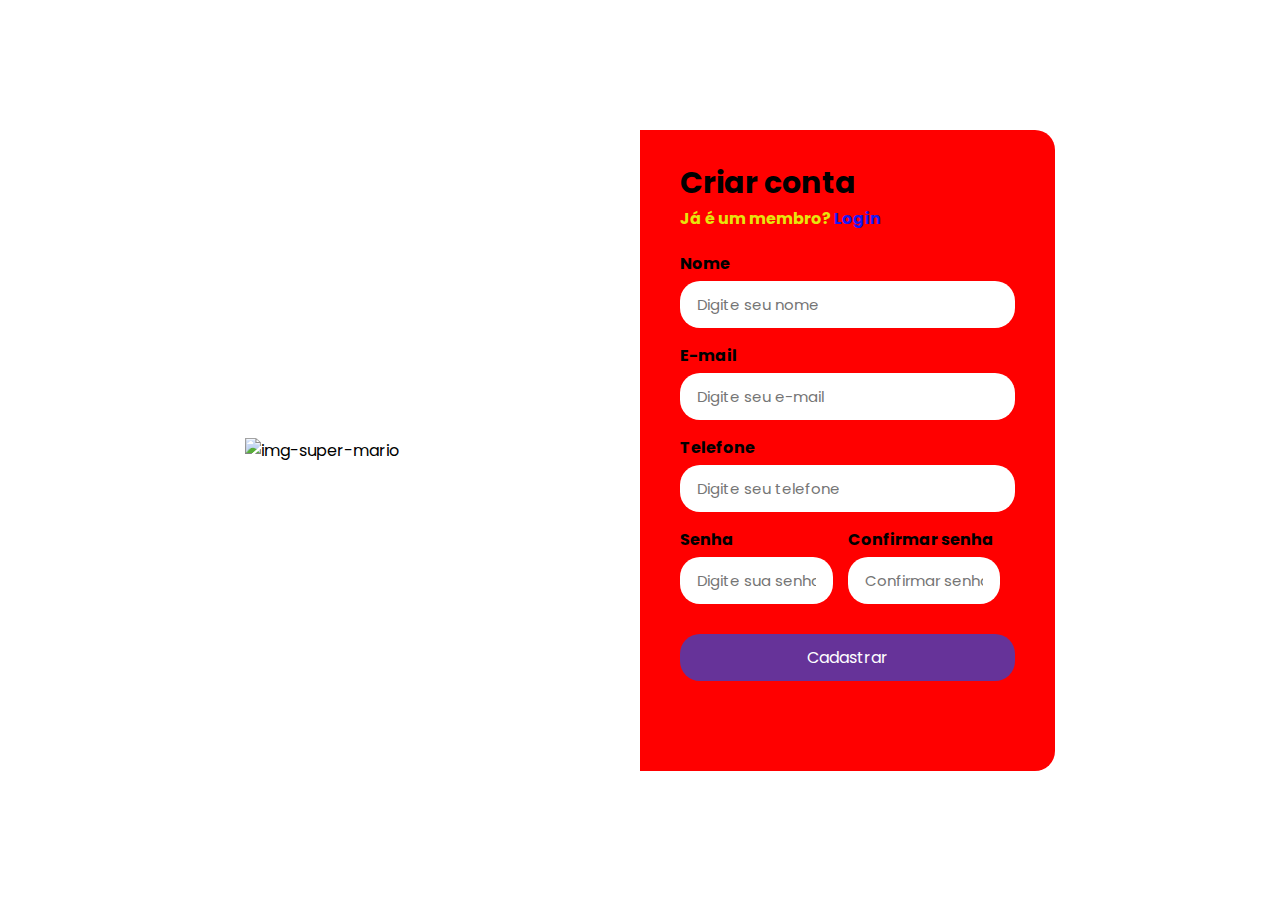
==== index.html @ 5f6fdff9 "alter name document html and css" ====
<!DOCTYPE html>
<html lang="pt.br">

<head>
    <meta charset="UTF-8">
    <meta http-equiv="X-UA-Compatible" content="IE=edge">
    <meta name="viewport" content="width=device-width, initial-scale=1.0">
    <title>Formulário para cadastro</title>
    <link rel="stylesheet" href="styles.css">

</head>

<body>
    <div class="box">
        <div class="logo-mario">
            <img src="img/logo.png" width="200" alt="img-super-mario">
        </div>
        
        <strong>
            <div class="formulario">
                <h2>Criar conta</h2>
                <p>Já é um membro? <a href="https://www.google.com.br/"> Login </a></p>
                <form action="processar_formulario.php" method="post" </label>

                    <div class="input-group">
                        <label for="nome">Nome</label>
                        <input type=text id="nome" nome="nome" placeholder="Digite seu nome" required>
                    </div>

                    <div class="input-group">
                        <label for="E-mail">E-mail</label>
                        <input type=text id="e-mail" nome="e-mail" placeholder="Digite seu e-mail" required>
                    </div>

                    <div class="input-group">
                        <label for="Documento">Telefone</label>
                        <input type=text id="telefone" nome="telefone" placeholder="Digite seu telefone" required>
                    </div>

                    <div class="input-group w34">
                        <label for="senha">Senha</label>
                        <input type=password id="senha" nome="senha" placeholder="Digite sua senha" required>
                    </div>

                    <div class="input-group w34">
                        <label for="confirmarsenha">Confirmar senha</label>
                        <input type=password id="confirmarsenha" nome="confirmarsenha" placeholder="Confirmar senha"
                            required>
                    </div>
        </strong>
        <div class="input-group">
            <button>Cadastrar</button>
        </div>
        <img src="img/mario.png" width="200" alt="">
    </div>

    </form>

   

    </div>

</body>


</html>
---- styles.css ----
@import url('https://fonts.googleapis.com/css2?family=Anton&family=Inconsolata&family=Poppins:wght@300;400;500&display=swap');
* {
  padding: 0;
  margin: 0;
  box-sizing: border-box;
  font-family: 'Anton', sans-serif;
  font-family: 'Inconsolata', monospace;
  font-family: 'Poppins', sans-serif;
}

body {
  background-image: url("img/wallhaven-9dryjx_3840x3072.png");
  background-position: center;
  background-repeat: no-repeat;
  background-size: cover;
  display: flex;
  align-items: center;
  justify-content: center;
  padding: 20px;
  min-height: 100vh;
}

.w34 {
  width: 50%;
  float: left;
  padding-right: 15px;
}

.box {
  display: flex;
  width: 830px;
}

.logo-mario {
  width: 50%;
  display: flex;
  align-items: center;
  padding: 20px;
  border-radius: 20px 0 0 20px;
}

.logo-mario img{
   width: 100%;
}

.formulario {
  background-color: red;
  backdrop-filter: blur(40px);
  padding: 30px 40px;
  width: 50%;
  border-radius: 0 20px 20px 0;
}

.formulario h2 {
  font-size: 30px;
}

.formulario p {
  font-weight: bold;
  color: rgb(231, 228, 13);
}

.formulario p a {
  color: rgb(24, 24, 243);
  text-decoration: none;
}

.formulario form {
  margin: 20px 0;
}

form .input-group {
  margin-bottom: 15px;
}

form .input-group label {
  color: black;
  font-weight: bold;
  display: block;
  margin-bottom: 5px;
}

form .input-group input {
  width: 100%;
  height: 47px;
  background-color: rgb(red, green, blue);
  border-radius: 20px;
  outline: none;
  border: 2px solid transparent;
  padding: 15px;
  font-size: 15px;
  color: #616161;
  transition: all 0.4s ease;
}

form .input-group input:focus {
  border-color: rgb(162, 0, 255);
}

form .input-group button {
  width: 100%;
  height: 47px;
  background: rebeccapurple;
  border-radius: 20px;
  outline: none;
  border: none;
  margin-top: 15px;
  color: white;
  cursor: pointer;
  font-size: 16px;
}
/*Essa é a parte que deixa o site responsivo*/
@media (max-width:930) {
  .logo-mario{
    display: none;
  }
  .box {
    width: 700px;
  }
  .formulario {
    width: 100%;
    border-radius: 20px; 
  }
}
@media (max-width:500%) {
  .w34{
    width: 100%;
    padding: 0;
  }
}
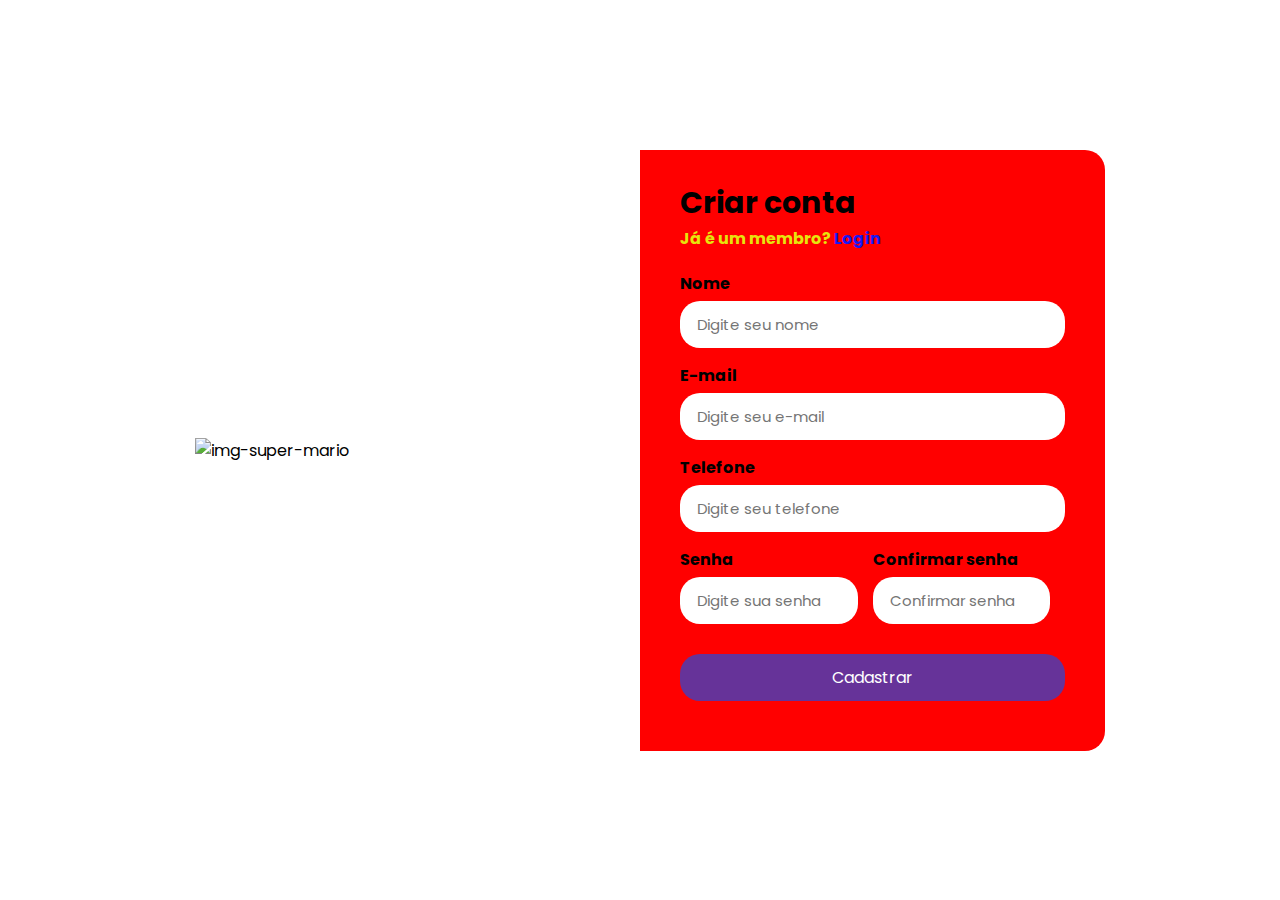
==== commit ea0e365f: "modify" ====
--- a/index.html
+++ b/index.html
@@ -13,9 +13,9 @@
 <body>
     <div class="box">
         <div class="logo-mario">
-            <img src="img/logo.png" width="200" alt="img-super-mario">
+            <img src="img/mario.png" alt="img-super-mario">
         </div>
-        
+
         <strong>
             <div class="formulario">
                 <h2>Criar conta</h2>
@@ -51,16 +51,9 @@
         <div class="input-group">
             <button>Cadastrar</button>
         </div>
-        <img src="img/mario.png" width="200" alt="">
     </div>
-
     </form>
-
-   
-
     </div>
-
 </body>
 
-
 </html>--- a/styles.css
+++ b/styles.css
@@ -1,4 +1,5 @@
 @import url('https://fonts.googleapis.com/css2?family=Anton&family=Inconsolata&family=Poppins:wght@300;400;500&display=swap');
+
 * {
   padding: 0;
   margin: 0;
@@ -28,7 +29,7 @@
 
 .box {
   display: flex;
-  width: 830px;
+  width: 930px;
 }
 
 .logo-mario {
@@ -39,8 +40,8 @@
   border-radius: 20px 0 0 20px;
 }
 
-.logo-mario img{
-   width: 100%;
+.logo-mario img {
+  width: 90%;
 }
 
 .formulario {
@@ -109,21 +110,25 @@
   cursor: pointer;
   font-size: 16px;
 }
+
 /*Essa é a parte que deixa o site responsivo*/
 @media (max-width:930) {
-  .logo-mario{
+  .logo-mario {
     display: none;
   }
+
   .box {
     width: 700px;
   }
+
   .formulario {
     width: 100%;
-    border-radius: 20px; 
+    border-radius: 20px;
   }
 }
+
 @media (max-width:500%) {
-  .w34{
+  .w34 {
     width: 100%;
     padding: 0;
   }
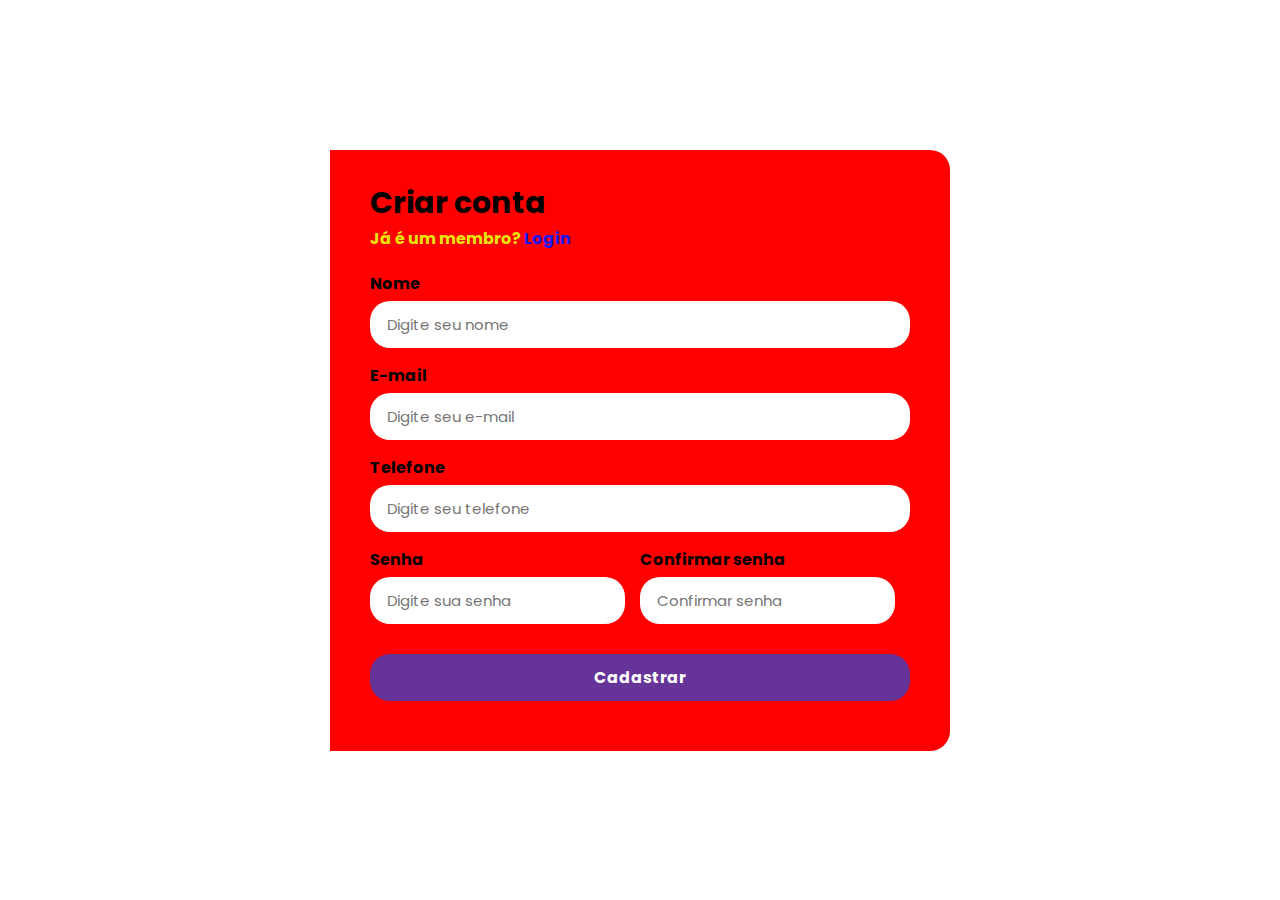
==== commit a3c5f436: "Update index.html" ====
--- a/index.html
+++ b/index.html
@@ -11,46 +11,41 @@
 </head>
 
 <body>
-    <div class="box">
-        <div class="logo-mario">
-            <img src="img/mario.png" alt="img-super-mario">
-        </div>
+    <strong>
+        <div class="formulario">
+            <h2>Criar conta</h2> 
+            <p>Já é um membro? <a href="https://www.google.com.br/"> Login </a></p>
+            <form action="processar_formulario.php" method="post">
 
-        <strong>
-            <div class="formulario">
-                <h2>Criar conta</h2>
-                <p>Já é um membro? <a href="https://www.google.com.br/"> Login </a></p>
-                <form action="processar_formulario.php" method="post" </label>
+                <div class="input-group">
+                    <label for="nome">Nome</label>
+                    <input type=text id="nome" nome="nome" placeholder="Digite seu nome" required>
+                </div>
 
-                    <div class="input-group">
-                        <label for="nome">Nome</label>
-                        <input type=text id="nome" nome="nome" placeholder="Digite seu nome" required>
-                    </div>
+                <div class="input-group">
+                    <label for="E-mail">E-mail</label>
+                    <input type=text id="e-mail" nome="e-mail" placeholder="Digite seu e-mail" required>
+                </div>
 
-                    <div class="input-group">
-                        <label for="E-mail">E-mail</label>
-                        <input type=text id="e-mail" nome="e-mail" placeholder="Digite seu e-mail" required>
-                    </div>
+                <div class="input-group">
+                    <label for="Documento">Telefone</label>
+                    <input type=text id="telefone" nome="telefone" placeholder="Digite seu telefone" required>
+                </div>
 
-                    <div class="input-group">
-                        <label for="Documento">Telefone</label>
-                        <input type=text id="telefone" nome="telefone" placeholder="Digite seu telefone" required>
-                    </div>
+                <div class="input-group w34">
+                    <label for="senha">Senha</label>
+                    <input type=password id="senha" nome="senha" placeholder="Digite sua senha" required>
+                </div>
 
-                    <div class="input-group w34">
-                        <label for="senha">Senha</label>
-                        <input type=password id="senha" nome="senha" placeholder="Digite sua senha" required>
-                    </div>
-
-                    <div class="input-group w34">
-                        <label for="confirmarsenha">Confirmar senha</label>
-                        <input type=password id="confirmarsenha" nome="confirmarsenha" placeholder="Confirmar senha"
-                            required>
-                    </div>
-        </strong>
-        <div class="input-group">
-            <button>Cadastrar</button>
-        </div>
+                <div class="input-group w34">
+                    <label for="confirmarsenha">Confirmar senha</label>
+                    <input type=password id="confirmarsenha" nome="confirmarsenha" placeholder="Confirmar senha"
+                        required>
+                </div>
+    </strong>
+    <div class="input-group">
+        <button><strong>Cadastrar</strong></button>
+    </div>
     </div>
     </form>
     </div>
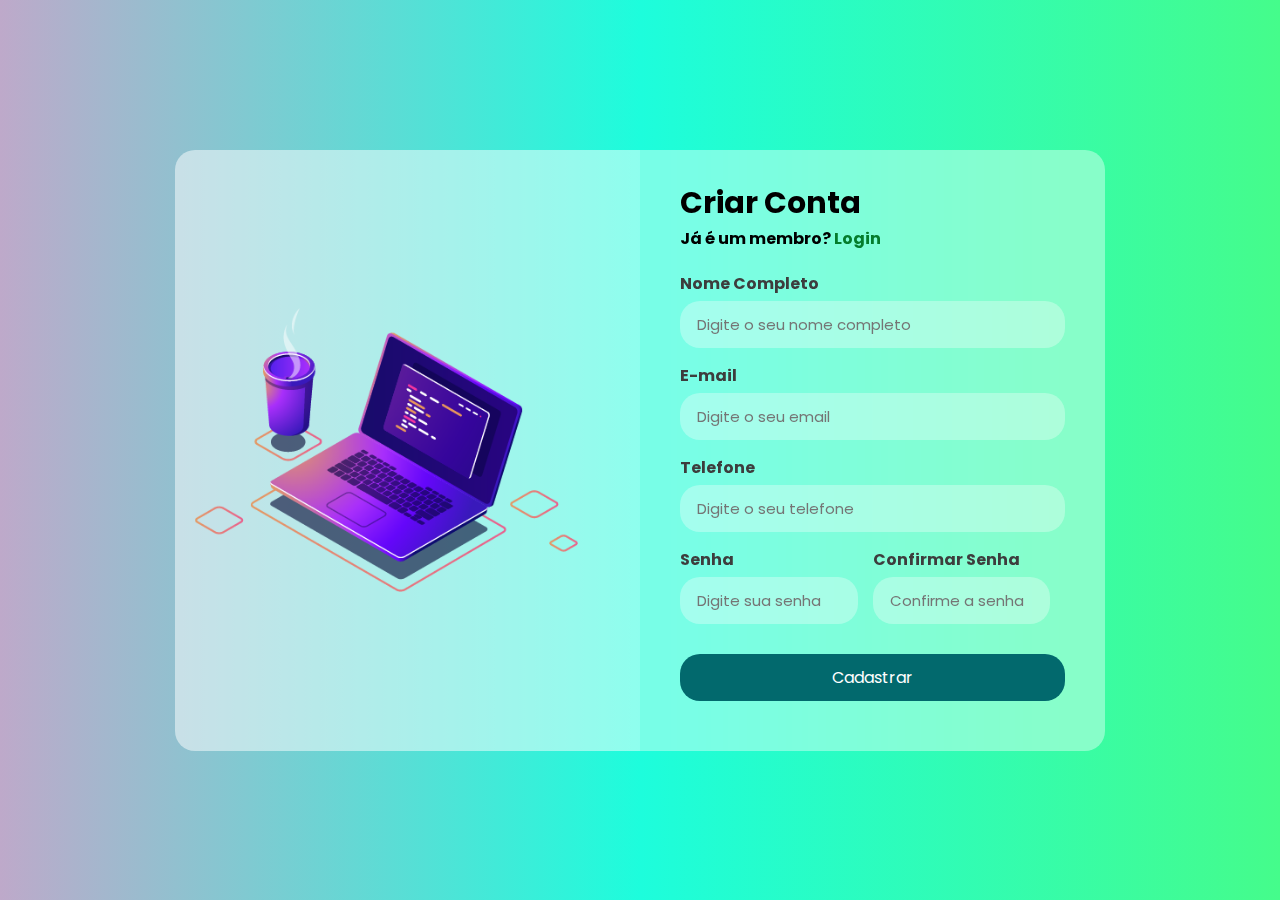
==== commit 2d065615: "Alter color and img" ====
--- a/index.html
+++ b/index.html
@@ -1,54 +1,54 @@
 <!DOCTYPE html>
-<html lang="pt.br">
+<html lang="pt-br">
 
 <head>
     <meta charset="UTF-8">
     <meta http-equiv="X-UA-Compatible" content="IE=edge">
     <meta name="viewport" content="width=device-width, initial-scale=1.0">
-    <title>Formulário para cadastro</title>
     <link rel="stylesheet" href="styles.css">
-
+    <title>Formulario responsivo com html e css</title>
 </head>
 
 <body>
-    <strong>
-        <div class="formulario">
-            <h2>Criar conta</h2> 
-            <p>Já é um membro? <a href="https://www.google.com.br/"> Login </a></p>
-            <form action="processar_formulario.php" method="post">
-
+    <div class="box">
+        <div class="img-box">
+            <img src="img/219925470-37670a3b-c3e2-4af7-b468-673c6dd99d16.png">
+        </div>
+        <div class="form-box">
+            <h2>Criar Conta</h2>
+            <p> Já é um membro? <a href="#"> Login </a> </p>
+            <form action="#">
                 <div class="input-group">
-                    <label for="nome">Nome</label>
-                    <input type=text id="nome" nome="nome" placeholder="Digite seu nome" required>
+                    <label for="nome"> Nome Completo</label>
+                    <input type="text" id="nome" placeholder="Digite o seu nome completo" required>
                 </div>
 
                 <div class="input-group">
-                    <label for="E-mail">E-mail</label>
-                    <input type=text id="e-mail" nome="e-mail" placeholder="Digite seu e-mail" required>
+                    <label for="email">E-mail</label>
+                    <input type="email" id="email" placeholder="Digite o seu email" required>
                 </div>
 
                 <div class="input-group">
-                    <label for="Documento">Telefone</label>
-                    <input type=text id="telefone" nome="telefone" placeholder="Digite seu telefone" required>
+                    <label for="telefone">Telefone</label>
+                    <input type="tel" id="telefone" placeholder="Digite o seu telefone" required>
                 </div>
 
-                <div class="input-group w34">
+                <div class="input-group w50">
                     <label for="senha">Senha</label>
-                    <input type=password id="senha" nome="senha" placeholder="Digite sua senha" required>
+                    <input type="password" id="senha" placeholder="Digite sua senha" required>
                 </div>
 
-                <div class="input-group w34">
-                    <label for="confirmarsenha">Confirmar senha</label>
-                    <input type=password id="confirmarsenha" nome="confirmarsenha" placeholder="Confirmar senha"
-                        required>
+                <div class="input-group w50">
+                    <label for="Confirmarsenha">Confirmar Senha</label>
+                    <input type="password" id="Confirmarsenha" placeholder="Confirme a senha" required>
                 </div>
-    </strong>
-    <div class="input-group">
-        <button><strong>Cadastrar</strong></button>
-    </div>
-    </div>
-    </form>
+
+                <div class="input-group">
+                    <button>Cadastrar</button>
+                </div>
+
+            </form>
+        </div>
     </div>
 </body>
-
 </html>--- a/styles.css
+++ b/styles.css
@@ -1,135 +1,113 @@
-@import url('https://fonts.googleapis.com/css2?family=Anton&family=Inconsolata&family=Poppins:wght@300;400;500&display=swap');
-
-* {
-  padding: 0;
-  margin: 0;
-  box-sizing: border-box;
-  font-family: 'Anton', sans-serif;
-  font-family: 'Inconsolata', monospace;
-  font-family: 'Poppins', sans-serif;
+@import url('https://fonts.googleapis.com/css2?family=Poppins:wght@300;400;500&display=swap');
+*{
+    padding: 0;
+    margin: 0;
+    box-sizing: border-box;
+    font-family: 'Poppins', sans-serif;
 }
-
-body {
-  background-image: url("img/wallhaven-9dryjx_3840x3072.png");
-  background-position: center;
-  background-repeat: no-repeat;
-  background-size: cover;
-  display: flex;
-  align-items: center;
-  justify-content: center;
-  padding: 20px;
-  min-height: 100vh;
+body{
+    background: linear-gradient(90deg, rgb(190, 169, 202) 0%, rgba(29,253,220,1) 50%, rgba(69,252,139,1) 100%);
+    background-position: center;
+    background-repeat: no-repeat;
+    background-size: cover;
+    display: flex;
+    align-items: center;
+    justify-content: center;
+    padding: 20px;
+    min-height: 100vh;
 }
-
-.w34 {
-  width: 50%;
-  float: left;
-  padding-right: 15px;
+.w50{
+    width: 50%;
+    float: left;
+    padding-right: 15px;
 }
-
-.box {
-  display: flex;
-  width: 930px;
+.box{
+    display: flex;
+    width: 930px;
 }
-
-.logo-mario {
-  width: 50%;
-  display: flex;
-  align-items: center;
-  padding: 20px;
-  border-radius: 20px 0 0 20px;
+.img-box{
+    background-color: rgba(255, 255, 255, 0.5);
+    width: 50%;
+    display: flex;
+    align-items: center;
+    padding: 20px;
+    border-radius: 20px  0 0 20px;
 }
-
-.logo-mario img {
-  width: 90%;
+.img-box img{
+    width: 90%;
 }
-
-.formulario {
-  background-color: red;
-  backdrop-filter: blur(40px);
-  padding: 30px 40px;
-  width: 50%;
-  border-radius: 0 20px 20px 0;
+.form-box{
+    background-color: rgba(255, 255, 255, 0.4);
+    backdrop-filter: blur(40px);
+    padding: 30px 40px;
+    width: 50%;
+    border-radius: 0 20px 20px 0;
 }
-
-.formulario h2 {
-  font-size: 30px;
+.form-box h2{
+    font-size: 30px;
 }
-
-.formulario p {
-  font-weight: bold;
-  color: rgb(231, 228, 13);
+.form-box p{
+    font-weight: bold;
+    color: #000000;
 }
-
-.formulario p a {
-  color: rgb(24, 24, 243);
-  text-decoration: none;
+.form-box p a{
+    color: #047c2c;
+    text-decoration: none;
 }
-
-.formulario form {
-  margin: 20px 0;
+.form-box form{
+    margin: 20px 0;
 }
-
-form .input-group {
-  margin-bottom: 15px;
+form .input-group{
+    margin-bottom: 15px;
 }
-
-form .input-group label {
-  color: black;
-  font-weight: bold;
-  display: block;
-  margin-bottom: 5px;
+form .input-group label{
+    color: #3D3D3D;
+    font-weight: bold;
+    display: block;
+    margin-bottom: 5px;
 }
-
-form .input-group input {
-  width: 100%;
-  height: 47px;
-  background-color: rgb(red, green, blue);
-  border-radius: 20px;
-  outline: none;
-  border: 2px solid transparent;
-  padding: 15px;
-  font-size: 15px;
-  color: #616161;
-  transition: all 0.4s ease;
+form .input-group input{
+    width: 100%;
+    height: 47px;
+    background-color: rgba(255, 255, 255, 0.32);
+    border-radius: 20px;
+    outline: none;
+    border: 2px solid transparent;
+    padding: 15px;
+    font-size: 15px;
+    color: #616161;
+    transition: all 0.4s ease;
 }
-
-form .input-group input:focus {
-  border-color: rgb(162, 0, 255);
+form .input-group input:focus{
+  border-color: green;
 }
-
-form .input-group button {
-  width: 100%;
-  height: 47px;
-  background: rebeccapurple;
-  border-radius: 20px;
-  outline: none;
-  border: none;
-  margin-top: 15px;
-  color: white;
-  cursor: pointer;
-  font-size: 16px;
+form .input-group button{
+    width: 100%;
+    height: 47px;
+    background: rgb(2, 105, 109);
+    border-radius: 20px;
+    outline: none;
+    border: none;
+    margin-top: 15px;
+    color: white;
+    cursor: pointer;
+    font-size: 16px;
 }
-
-/*Essa é a parte que deixa o site responsivo*/
-@media (max-width:930) {
-  .logo-mario {
-    display: none;
-  }
-
-  .box {
-    width: 700px;
-  }
-
-  .formulario {
-    width: 100%;
-    border-radius: 20px;
-  }
+@media (max-width:930px) {
+    .img-box{
+        display: none;
+    }
+    .box{
+        width: 700px;
+    }
+    .form-box{
+        width: 100%;
+        border-radius: 20px;
+    }
 }
-
-@media (max-width:500%) {
-  .w34 {
-    width: 100%;
-    padding: 0;
-  }
+@media (max-width:500px) {
+    .w50{
+        width: 100%;
+        padding: 0;
+    }
 }